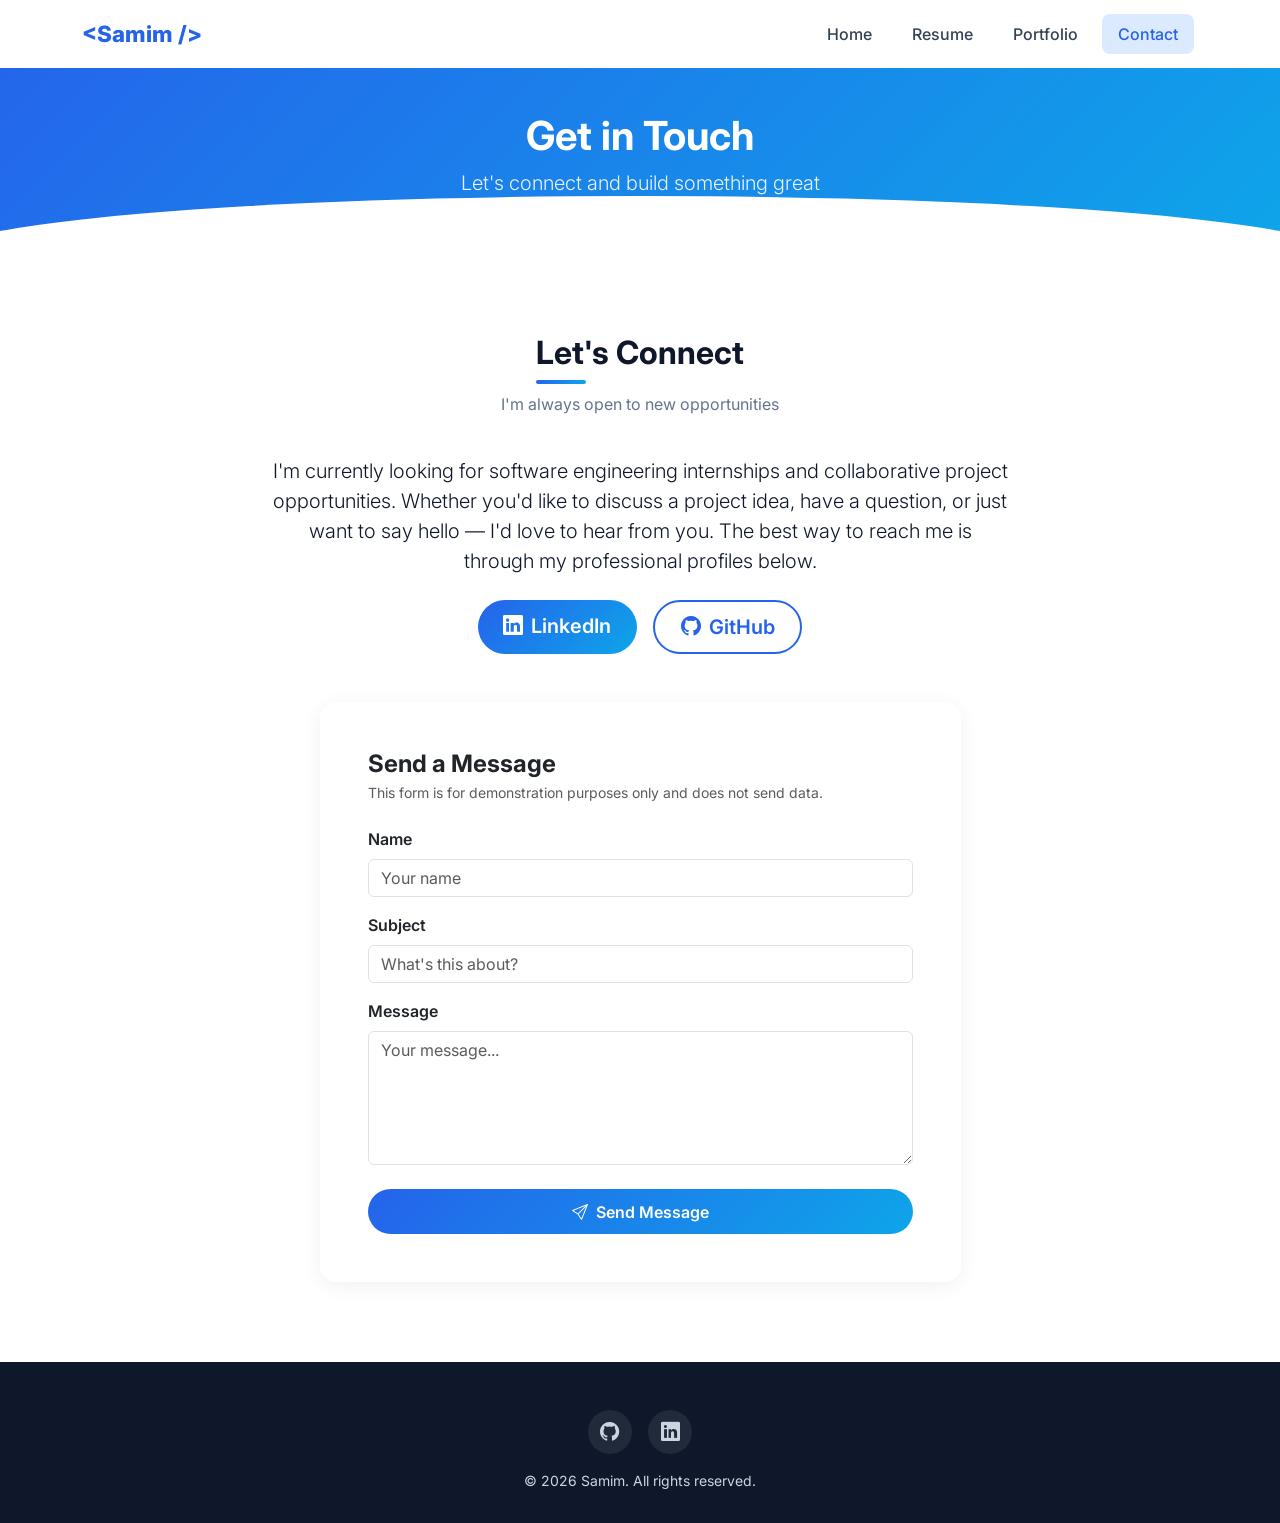
==== contact.html @ 8cf0a40a "Initial portfolio website" ====
<!DOCTYPE html>
<html lang="en">
<head>
  <meta charset="UTF-8" />
  <meta name="viewport" content="width=device-width, initial-scale=1.0" />
  <title>Contact | Samim</title>

  <!-- Bootstrap 5 CSS -->
  <link href="https://cdn.jsdelivr.net/npm/bootstrap@5.3.2/dist/css/bootstrap.min.css" rel="stylesheet" />
  <!-- Bootstrap Icons -->
  <link href="https://cdn.jsdelivr.net/npm/bootstrap-icons@1.11.3/font/bootstrap-icons.min.css" rel="stylesheet" />
  <!-- Google Fonts -->
  <link href="https://fonts.googleapis.com/css2?family=Inter:wght@400;500;600;700;800&display=swap" rel="stylesheet" />
  <!-- Custom CSS -->
  <link rel="stylesheet" href="style.css" />
</head>
<body>

  <!-- ==================== NAVBAR ==================== -->
  <nav class="navbar navbar-expand-lg navbar-light bg-white fixed-top">
    <div class="container">
      <a class="navbar-brand" href="index.html">&lt;Samim /&gt;</a>
      <button class="navbar-toggler" type="button" data-bs-toggle="collapse" data-bs-target="#navMenu">
        <span class="navbar-toggler-icon"></span>
      </button>
      <div class="collapse navbar-collapse" id="navMenu">
        <ul class="navbar-nav ms-auto">
          <li class="nav-item"><a class="nav-link" href="index.html">Home</a></li>
          <li class="nav-item"><a class="nav-link" href="resume.html">Resume</a></li>
          <li class="nav-item"><a class="nav-link" href="portfolio.html">Portfolio</a></li>
          <li class="nav-item"><a class="nav-link" href="contact.html">Contact</a></li>
        </ul>
      </div>
    </div>
  </nav>

  <!-- ==================== PAGE HEADER ==================== -->
  <section class="page-header" style="padding-top: 7rem;">
    <div class="container">
      <h1 class="fw-bold">Get in Touch</h1>
      <p class="lead mb-0" style="opacity:0.9;">Let's connect and build something great</p>
    </div>
  </section>

  <!-- ==================== CONNECT SECTION ==================== -->
  <section class="section">
    <div class="container">
      <div class="row justify-content-center">
        <div class="col-lg-8 text-center fade-in">
          <h2 class="section-title">Let's Connect</h2>
          <p class="section-subtitle">I'm always open to new opportunities</p>
          <p class="lead mb-4">
            I'm currently looking for software engineering internships and collaborative
            project opportunities. Whether you'd like to discuss a project idea, have a
            question, or just want to say hello — I'd love to hear from you. The best way
            to reach me is through my professional profiles below.
          </p>

          <!-- Social buttons -->
          <div class="d-flex justify-content-center gap-3 mb-5">
            <a href="https://linkedin.com/in/samuel-tassew-942529110" target="_blank" class="btn btn-primary btn-lg">
              <i class="bi bi-linkedin me-2"></i>LinkedIn
            </a>
            <a href="https://github.com/Sami-T31" target="_blank" class="btn btn-outline-primary btn-lg">
              <i class="bi bi-github me-2"></i>GitHub
            </a>
          </div>
        </div>
      </div>

      <!-- ==================== CONTACT FORM (UI only) ==================== -->
      <div class="row justify-content-center">
        <div class="col-lg-7 fade-in">
          <div class="card p-4 p-md-5">
            <h4 class="mb-1">Send a Message</h4>
            <p class="text-muted small mb-4">
              This form is for demonstration purposes only and does not send data.
            </p>

            <form id="contactForm">
              <div class="mb-3">
                <label for="nameInput" class="form-label fw-semibold">Name</label>
                <input type="text" class="form-control" id="nameInput" placeholder="Your name" required />
              </div>
              <div class="mb-3">
                <label for="subjectInput" class="form-label fw-semibold">Subject</label>
                <input type="text" class="form-control" id="subjectInput" placeholder="What's this about?" required />
              </div>
              <div class="mb-4">
                <label for="messageInput" class="form-label fw-semibold">Message</label>
                <textarea class="form-control" id="messageInput" rows="5" placeholder="Your message..." required></textarea>
              </div>
              <button type="submit" class="btn btn-primary w-100">
                <i class="bi bi-send me-2"></i>Send Message
              </button>
            </form>
          </div>
        </div>
      </div>

    </div>
  </section>

  <!-- ==================== TOAST NOTIFICATION ==================== -->
  <div class="toast-container position-fixed bottom-0 end-0 p-3">
    <div id="formToast" class="toast align-items-center text-bg-success border-0" role="alert">
      <div class="d-flex">
        <div class="toast-body">
          <i class="bi bi-check-circle me-2"></i>
          Message sent! (This is a demo — no data was actually submitted.)
        </div>
        <button type="button" class="btn-close btn-close-white me-2 m-auto" data-bs-dismiss="toast"></button>
      </div>
    </div>
  </div>

  <!-- ==================== FOOTER ==================== -->
  <footer class="footer">
    <div class="container text-center">
      <div class="mb-3">
        <a href="https://github.com/Sami-T31" target="_blank" class="social-icon" aria-label="GitHub">
          <i class="bi bi-github"></i>
        </a>
        <a href="https://linkedin.com/in/samuel-tassew-942529110" target="_blank" class="social-icon" aria-label="LinkedIn">
          <i class="bi bi-linkedin"></i>
        </a>
      </div>
      <p class="mb-0 small">&copy; 2026 Samim. All rights reserved.</p>
    </div>
  </footer>

  <!-- Bootstrap JS -->
  <script src="https://cdn.jsdelivr.net/npm/bootstrap@5.3.2/dist/js/bootstrap.bundle.min.js"></script>
  <!-- Custom JS -->
  <script src="script.js"></script>
</body>
</html>
---- style.css ----
/* ============================================
   Portfolio Website — Custom Styles
   Built with Bootstrap 5 + custom CSS
   ============================================ */

/* ---------- CSS Variables (Color Palette) ---------- */
:root {
  --primary: #2563eb;       /* Blue */
  --primary-dark: #1d4ed8;
  --primary-light: #dbeafe;
  --accent: #0ea5e9;        /* Sky blue accent */
  --dark: #0f172a;          /* Near-black for text */
  --gray-700: #334155;
  --gray-500: #64748b;
  --gray-300: #cbd5e1;
  --gray-100: #f1f5f9;
  --white: #ffffff;
  --gradient: linear-gradient(135deg, var(--primary) 0%, var(--accent) 100%);
}

/* ---------- Global ---------- */
body {
  font-family: 'Inter', sans-serif;
  color: var(--dark);
  scroll-behavior: smooth;
}

h1, h2, h3, h4, h5, h6 {
  font-weight: 700;
}

a {
  color: var(--primary);
  text-decoration: none;
  transition: color 0.2s ease;
}
a:hover {
  color: var(--primary-dark);
}

/* ---------- Navbar ---------- */
.navbar {
  padding: 0.75rem 0;
  transition: background 0.3s ease, box-shadow 0.3s ease;
}
.navbar.scrolled {
  background: rgba(255, 255, 255, 0.97) !important;
  box-shadow: 0 2px 20px rgba(0, 0, 0, 0.08);
}
.navbar-brand {
  font-weight: 800;
  font-size: 1.4rem;
  color: var(--primary) !important;
}
.nav-link {
  font-weight: 500;
  color: var(--gray-700) !important;
  margin: 0 0.25rem;
  padding: 0.5rem 1rem !important;
  border-radius: 0.5rem;
  transition: background 0.2s ease, color 0.2s ease;
}
.nav-link:hover,
.nav-link.active {
  color: var(--primary) !important;
  background: var(--primary-light);
}

/* ---------- Hero Section ---------- */
.hero-section {
  background: var(--gradient);
  color: var(--white);
  padding: 6rem 0 5rem;
  position: relative;
  overflow: hidden;
}
.hero-section::after {
  content: '';
  position: absolute;
  bottom: -2px;
  left: 0;
  width: 100%;
  height: 80px;
  background: var(--white);
  clip-path: ellipse(55% 100% at 50% 100%);
}
.hero-title {
  font-size: 3rem;
  font-weight: 800;
  line-height: 1.15;
}
.hero-subtitle {
  font-size: 1.25rem;
  opacity: 0.9;
  margin-top: 1rem;
}
.hero-img {
  width: 260px;
  height: 260px;
  object-fit: cover;
  border-radius: 50%;
  border: 5px solid rgba(255, 255, 255, 0.3);
  box-shadow: 0 12px 40px rgba(0, 0, 0, 0.2);
}

/* ---------- Section Styling ---------- */
.section {
  padding: 5rem 0;
}
.section-alt {
  background: var(--gray-100);
}
.section-title {
  font-size: 2rem;
  margin-bottom: 0.5rem;
  position: relative;
  display: inline-block;
}
.section-title::after {
  content: '';
  display: block;
  width: 50px;
  height: 4px;
  background: var(--gradient);
  border-radius: 2px;
  margin-top: 0.5rem;
}
.section-subtitle {
  color: var(--gray-500);
  margin-bottom: 2.5rem;
}

/* ---------- Skill Badges ---------- */
.skill-badge {
  display: inline-block;
  padding: 0.5rem 1.1rem;
  margin: 0.3rem;
  background: var(--primary-light);
  color: var(--primary);
  border-radius: 50px;
  font-weight: 600;
  font-size: 0.9rem;
  transition: transform 0.2s ease, box-shadow 0.2s ease;
}
.skill-badge:hover {
  transform: translateY(-2px);
  box-shadow: 0 4px 12px rgba(37, 99, 235, 0.25);
}

/* ---------- Cards ---------- */
.card {
  border: none;
  border-radius: 1rem;
  overflow: hidden;
  box-shadow: 0 4px 20px rgba(0, 0, 0, 0.06);
  transition: transform 0.3s ease, box-shadow 0.3s ease;
}
.card:hover {
  transform: translateY(-6px);
  box-shadow: 0 12px 36px rgba(0, 0, 0, 0.12);
}
.card-img-top {
  height: 220px;
  object-fit: cover;
}

/* ---------- Icon Box (Skills / Interests) ---------- */
.icon-box {
  text-align: center;
  padding: 2rem 1.5rem;
  border-radius: 1rem;
  background: var(--white);
  box-shadow: 0 4px 20px rgba(0, 0, 0, 0.05);
  transition: transform 0.3s ease, box-shadow 0.3s ease;
}
.icon-box:hover {
  transform: translateY(-6px);
  box-shadow: 0 12px 36px rgba(0, 0, 0, 0.1);
}
.icon-box i {
  font-size: 2.5rem;
  color: var(--primary);
  margin-bottom: 1rem;
}

/* ---------- Buttons ---------- */
.btn-primary {
  background: var(--gradient);
  border: none;
  padding: 0.65rem 1.6rem;
  border-radius: 50px;
  font-weight: 600;
  transition: transform 0.2s ease, box-shadow 0.2s ease;
}
.btn-primary:hover {
  transform: translateY(-2px);
  box-shadow: 0 6px 20px rgba(37, 99, 235, 0.35);
  background: var(--gradient);
}
.btn-outline-primary {
  border: 2px solid var(--primary);
  color: var(--primary);
  padding: 0.6rem 1.6rem;
  border-radius: 50px;
  font-weight: 600;
  transition: all 0.2s ease;
}
.btn-outline-primary:hover {
  background: var(--primary);
  border-color: var(--primary);
  color: var(--white);
  transform: translateY(-2px);
  box-shadow: 0 6px 20px rgba(37, 99, 235, 0.25);
}
.btn-outline-light {
  border: 2px solid rgba(255, 255, 255, 0.6);
  color: var(--white);
  padding: 0.6rem 1.6rem;
  border-radius: 50px;
  font-weight: 600;
  transition: all 0.2s ease;
}
.btn-outline-light:hover {
  background: var(--white);
  color: var(--primary);
  transform: translateY(-2px);
}

/* ---------- Timeline (Resume) ---------- */
.timeline {
  position: relative;
  padding-left: 2rem;
}
.timeline::before {
  content: '';
  position: absolute;
  left: 0;
  top: 0;
  bottom: 0;
  width: 3px;
  background: var(--primary-light);
  border-radius: 2px;
}
.timeline-item {
  position: relative;
  padding-bottom: 2rem;
}
.timeline-item::before {
  content: '';
  position: absolute;
  left: -2rem;
  top: 0.35rem;
  width: 13px;
  height: 13px;
  background: var(--primary);
  border-radius: 50%;
  border: 3px solid var(--primary-light);
  transform: translateX(-5px);
}
.timeline-item h5 {
  margin-bottom: 0.25rem;
}
.timeline-date {
  font-size: 0.875rem;
  color: var(--gray-500);
  font-weight: 600;
}

/* ---------- Tech Tags ---------- */
.tech-tag {
  display: inline-block;
  padding: 0.25rem 0.75rem;
  margin: 0.2rem;
  background: var(--gray-100);
  color: var(--gray-700);
  border-radius: 50px;
  font-size: 0.8rem;
  font-weight: 500;
}

/* ---------- Footer ---------- */
.footer {
  background: var(--dark);
  color: var(--gray-300);
  padding: 3rem 0 2rem;
}
.footer a {
  color: var(--gray-300);
  transition: color 0.2s ease;
}
.footer a:hover {
  color: var(--white);
}
.footer .social-icon {
  display: inline-flex;
  align-items: center;
  justify-content: center;
  width: 44px;
  height: 44px;
  border-radius: 50%;
  background: rgba(255, 255, 255, 0.08);
  margin: 0 0.4rem;
  font-size: 1.2rem;
  transition: background 0.2s ease, transform 0.2s ease;
}
.footer .social-icon:hover {
  background: var(--primary);
  color: var(--white);
  transform: translateY(-3px);
}

/* ---------- Page Header ---------- */
.page-header {
  background: var(--gradient);
  color: var(--white);
  padding: 5rem 0 3.5rem;
  text-align: center;
  position: relative;
}
.page-header::after {
  content: '';
  position: absolute;
  bottom: -2px;
  left: 0;
  width: 100%;
  height: 60px;
  background: var(--white);
  clip-path: ellipse(55% 100% at 50% 100%);
}

/* ---------- Contact Form ---------- */
.form-control:focus {
  border-color: var(--primary);
  box-shadow: 0 0 0 0.2rem rgba(37, 99, 235, 0.15);
}

/* ---------- Fade-in Animation ---------- */
.fade-in {
  opacity: 0;
  transform: translateY(25px);
  transition: opacity 0.6s ease, transform 0.6s ease;
}
.fade-in.visible {
  opacity: 1;
  transform: translateY(0);
}

/* ---------- Responsive ---------- */
@media (max-width: 768px) {
  .hero-title {
    font-size: 2.2rem;
  }
  .hero-img {
    width: 180px;
    height: 180px;
    margin-top: 2rem;
  }
  .section {
    padding: 3.5rem 0;
  }
}
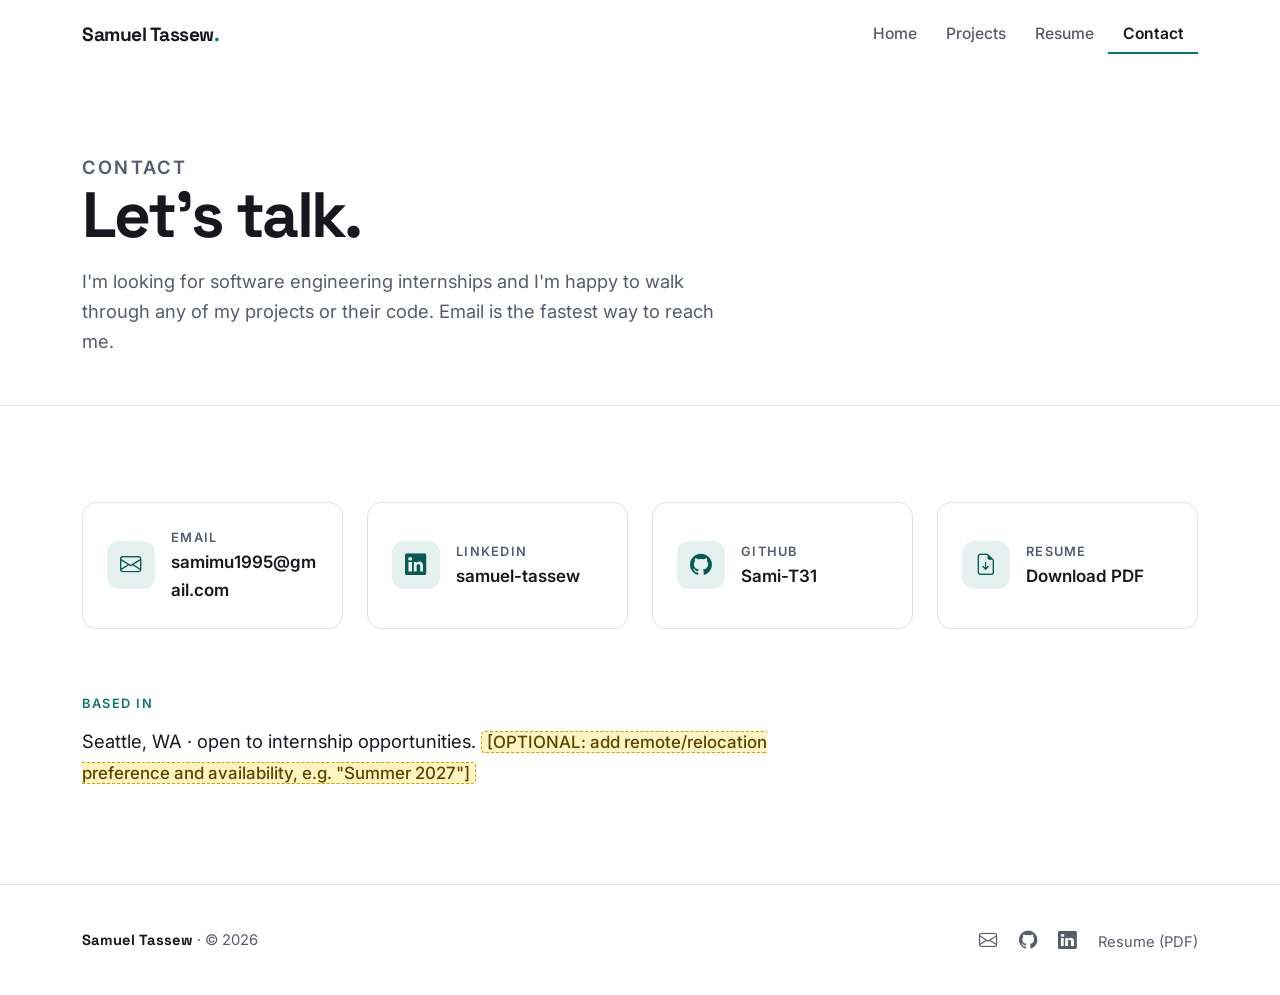
==== commit 0c9fcf7d: "Redesign portfolio: full name, OCI certification, 5 project case studies, fixed links, contact, mobi" ====
--- a/contact.html
+++ b/contact.html
@@ -3,135 +3,103 @@
 <head>
   <meta charset="UTF-8" />
   <meta name="viewport" content="width=device-width, initial-scale=1.0" />
-  <title>Contact | Samim</title>
+  <title>Contact | Samuel Tassew</title>
+  <meta name="description" content="Contact Samuel Tassew by email, LinkedIn or GitHub." />
+  <script>document.documentElement.classList.add('js');</script>
 
-  <!-- Bootstrap 5 CSS -->
   <link href="https://cdn.jsdelivr.net/npm/bootstrap@5.3.2/dist/css/bootstrap.min.css" rel="stylesheet" />
-  <!-- Bootstrap Icons -->
   <link href="https://cdn.jsdelivr.net/npm/bootstrap-icons@1.11.3/font/bootstrap-icons.min.css" rel="stylesheet" />
-  <!-- Google Fonts -->
-  <link href="https://fonts.googleapis.com/css2?family=Inter:wght@400;500;600;700;800&display=swap" rel="stylesheet" />
-  <!-- Custom CSS -->
+  <link rel="preconnect" href="https://fonts.googleapis.com" />
+  <link rel="preconnect" href="https://fonts.gstatic.com" crossorigin />
+  <link href="https://fonts.googleapis.com/css2?family=Inter:wght@400;500;600;700&family=Space+Grotesk:wght@600;700&display=swap" rel="stylesheet" />
   <link rel="stylesheet" href="style.css" />
 </head>
 <body>
+  <a class="skip-link" href="#main">Skip to content</a>
 
   <!-- ==================== NAVBAR ==================== -->
-  <nav class="navbar navbar-expand-lg navbar-light bg-white fixed-top">
+  <nav class="navbar navbar-expand-lg fixed-top site-nav" aria-label="Main">
     <div class="container">
-      <a class="navbar-brand" href="index.html">&lt;Samim /&gt;</a>
-      <button class="navbar-toggler" type="button" data-bs-toggle="collapse" data-bs-target="#navMenu">
+      <a class="navbar-brand brand" href="index.html">Samuel Tassew<span class="dot">.</span></a>
+      <button class="navbar-toggler" type="button" data-bs-toggle="collapse" data-bs-target="#navMenu" aria-controls="navMenu" aria-expanded="false" aria-label="Toggle navigation">
         <span class="navbar-toggler-icon"></span>
       </button>
       <div class="collapse navbar-collapse" id="navMenu">
         <ul class="navbar-nav ms-auto">
           <li class="nav-item"><a class="nav-link" href="index.html">Home</a></li>
+          <li class="nav-item"><a class="nav-link" href="portfolio.html">Projects</a></li>
           <li class="nav-item"><a class="nav-link" href="resume.html">Resume</a></li>
-          <li class="nav-item"><a class="nav-link" href="portfolio.html">Portfolio</a></li>
           <li class="nav-item"><a class="nav-link" href="contact.html">Contact</a></li>
         </ul>
       </div>
     </div>
   </nav>
 
-  <!-- ==================== PAGE HEADER ==================== -->
-  <section class="page-header" style="padding-top: 7rem;">
-    <div class="container">
-      <h1 class="fw-bold">Get in Touch</h1>
-      <p class="lead mb-0" style="opacity:0.9;">Let's connect and build something great</p>
-    </div>
-  </section>
+  <main id="main">
 
-  <!-- ==================== CONNECT SECTION ==================== -->
-  <section class="section">
-    <div class="container">
-      <div class="row justify-content-center">
-        <div class="col-lg-8 text-center fade-in">
-          <h2 class="section-title">Let's Connect</h2>
-          <p class="section-subtitle">I'm always open to new opportunities</p>
-          <p class="lead mb-4">
-            I'm currently looking for software engineering internships and collaborative
-            project opportunities. Whether you'd like to discuss a project idea, have a
-            question, or just want to say hello — I'd love to hear from you. The best way
-            to reach me is through my professional profiles below.
-          </p>
+    <!-- ==================== PAGE HEADER ==================== -->
+    <header class="page-head">
+      <div class="container">
+        <p class="eyebrow">Contact</p>
+        <h1>Let's talk.</h1>
+        <p>I'm looking for software engineering internships and I'm happy to walk through any of my projects or their code. Email is the fastest way to reach me.</p>
+      </div>
+    </header>
 
-          <!-- Social buttons -->
-          <div class="d-flex justify-content-center gap-3 mb-5">
-            <a href="https://linkedin.com/in/samuel-tassew-942529110" target="_blank" class="btn btn-primary btn-lg">
-              <i class="bi bi-linkedin me-2"></i>LinkedIn
+    <section class="section">
+      <div class="container">
+        <div class="row g-4">
+          <div class="col-md-6 col-lg-3 reveal">
+            <a class="contact-card" href="mailto:samimu1995@gmail.com">
+              <i class="bi bi-envelope" aria-hidden="true"></i>
+              <div><div class="label">Email</div><div class="value">samimu1995@gmail.com</div></div>
             </a>
-            <a href="https://github.com/Sami-T31" target="_blank" class="btn btn-outline-primary btn-lg">
-              <i class="bi bi-github me-2"></i>GitHub
+          </div>
+          <div class="col-md-6 col-lg-3 reveal">
+            <a class="contact-card" href="https://www.linkedin.com/in/samuel-tassew-942529110" target="_blank" rel="noopener noreferrer">
+              <i class="bi bi-linkedin" aria-hidden="true"></i>
+              <div><div class="label">LinkedIn</div><div class="value">samuel-tassew</div></div>
+            </a>
+          </div>
+          <div class="col-md-6 col-lg-3 reveal">
+            <a class="contact-card" href="https://github.com/Sami-T31" target="_blank" rel="noopener noreferrer">
+              <i class="bi bi-github" aria-hidden="true"></i>
+              <div><div class="label">GitHub</div><div class="value">Sami-T31</div></div>
+            </a>
+          </div>
+          <div class="col-md-6 col-lg-3 reveal">
+            <a class="contact-card" href="Resume.pdf" download>
+              <i class="bi bi-file-earmark-arrow-down" aria-hidden="true"></i>
+              <div><div class="label">Resume</div><div class="value">Download PDF</div></div>
             </a>
           </div>
         </div>
-      </div>
 
-      <!-- ==================== CONTACT FORM (UI only) ==================== -->
-      <div class="row justify-content-center">
-        <div class="col-lg-7 fade-in">
-          <div class="card p-4 p-md-5">
-            <h4 class="mb-1">Send a Message</h4>
-            <p class="text-muted small mb-4">
-              This form is for demonstration purposes only and does not send data.
-            </p>
-
-            <form id="contactForm">
-              <div class="mb-3">
-                <label for="nameInput" class="form-label fw-semibold">Name</label>
-                <input type="text" class="form-control" id="nameInput" placeholder="Your name" required />
-              </div>
-              <div class="mb-3">
-                <label for="subjectInput" class="form-label fw-semibold">Subject</label>
-                <input type="text" class="form-control" id="subjectInput" placeholder="What's this about?" required />
-              </div>
-              <div class="mb-4">
-                <label for="messageInput" class="form-label fw-semibold">Message</label>
-                <textarea class="form-control" id="messageInput" rows="5" placeholder="Your message..." required></textarea>
-              </div>
-              <button type="submit" class="btn btn-primary w-100">
-                <i class="bi bi-send me-2"></i>Send Message
-              </button>
-            </form>
+        <div class="row mt-5 pt-3">
+          <div class="col-lg-8 reveal">
+            <p class="eyebrow">Based in</p>
+            <p class="mb-0" style="font-size:1.15rem;">Seattle, WA · open to internship opportunities. <span class="ph">[OPTIONAL: add remote/relocation preference and availability, e.g. "Summer 2027"]</span></p>
           </div>
         </div>
       </div>
+    </section>
 
-    </div>
-  </section>
-
-  <!-- ==================== TOAST NOTIFICATION ==================== -->
-  <div class="toast-container position-fixed bottom-0 end-0 p-3">
-    <div id="formToast" class="toast align-items-center text-bg-success border-0" role="alert">
-      <div class="d-flex">
-        <div class="toast-body">
-          <i class="bi bi-check-circle me-2"></i>
-          Message sent! (This is a demo — no data was actually submitted.)
-        </div>
-        <button type="button" class="btn-close btn-close-white me-2 m-auto" data-bs-dismiss="toast"></button>
-      </div>
-    </div>
-  </div>
+  </main>
 
   <!-- ==================== FOOTER ==================== -->
-  <footer class="footer">
-    <div class="container text-center">
-      <div class="mb-3">
-        <a href="https://github.com/Sami-T31" target="_blank" class="social-icon" aria-label="GitHub">
-          <i class="bi bi-github"></i>
-        </a>
-        <a href="https://linkedin.com/in/samuel-tassew-942529110" target="_blank" class="social-icon" aria-label="LinkedIn">
-          <i class="bi bi-linkedin"></i>
-        </a>
+  <footer class="site-footer">
+    <div class="container d-md-flex justify-content-between align-items-center">
+      <div><span class="f-name">Samuel Tassew</span> · &copy; <span data-year>2026</span></div>
+      <div class="f-links">
+        <a href="mailto:samimu1995@gmail.com" aria-label="Email Samuel Tassew"><i class="bi bi-envelope" aria-hidden="true"></i></a>
+        <a href="https://github.com/Sami-T31" target="_blank" rel="noopener noreferrer" aria-label="Samuel Tassew on GitHub"><i class="bi bi-github" aria-hidden="true"></i></a>
+        <a href="https://www.linkedin.com/in/samuel-tassew-942529110" target="_blank" rel="noopener noreferrer" aria-label="Samuel Tassew on LinkedIn"><i class="bi bi-linkedin" aria-hidden="true"></i></a>
+        <a href="Resume.pdf" download>Resume (PDF)</a>
       </div>
-      <p class="mb-0 small">&copy; 2026 Samim. All rights reserved.</p>
     </div>
   </footer>
 
-  <!-- Bootstrap JS -->
   <script src="https://cdn.jsdelivr.net/npm/bootstrap@5.3.2/dist/js/bootstrap.bundle.min.js"></script>
-  <!-- Custom JS -->
   <script src="script.js"></script>
 </body>
 </html>
--- a/style.css
+++ b/style.css
@@ -1,361 +1,581 @@
-/* ============================================
-   Portfolio Website — Custom Styles
-   Built with Bootstrap 5 + custom CSS
-   ============================================ */
-
-/* ---------- CSS Variables (Color Palette) ---------- */
+/* ============================================================
+   Samuel Tassew — Portfolio styles
+   Plain CSS on top of Bootstrap 5 (grid + navbar collapse only).
+   Palette: warm white, ink, deep teal accent, amber for status.
+   ============================================================ */
+
 :root {
-  --primary: #2563eb;       /* Blue */
-  --primary-dark: #1d4ed8;
-  --primary-light: #dbeafe;
-  --accent: #0ea5e9;        /* Sky blue accent */
-  --dark: #0f172a;          /* Near-black for text */
-  --gray-700: #334155;
-  --gray-500: #64748b;
-  --gray-300: #cbd5e1;
-  --gray-100: #f1f5f9;
-  --white: #ffffff;
-  --gradient: linear-gradient(135deg, var(--primary) 0%, var(--accent) 100%);
-}
-
-/* ---------- Global ---------- */
+  --bg: #ffffff;
+  --surface: #f7f6f2;      /* warm off-white for alternating sections */
+  --ink: #16181d;          /* primary text */
+  --muted: #565c68;        /* secondary text (≈6.5:1 on white) */
+  --line: #e4e1da;         /* hairlines */
+  --accent: #0f766e;       /* deep teal (≈5.4:1 on white) */
+  --accent-ink: #0b5952;
+  --accent-soft: #e5f1ef;
+  --warm: #9a4a07;         /* amber for status (≈6.6:1 on white) */
+  --warm-soft: #fbf0e2;
+  --radius: 14px;
+  --font-display: 'Space Grotesk', 'Inter', system-ui, sans-serif;
+  --font-body: 'Inter', system-ui, -apple-system, 'Segoe UI', sans-serif;
+}
+
+/* ---------- Base ---------- */
+html { scroll-behavior: smooth; scroll-padding-top: 84px; }
 body {
-  font-family: 'Inter', sans-serif;
-  color: var(--dark);
-  scroll-behavior: smooth;
-}
-
-h1, h2, h3, h4, h5, h6 {
+  font-family: var(--font-body);
+  color: var(--ink);
+  background: var(--bg);
+  font-size: 1.0625rem;
+  line-height: 1.65;
+  -webkit-font-smoothing: antialiased;
+}
+h1, h2, h3, h4, h5 {
+  font-family: var(--font-display);
   font-weight: 700;
-}
-
-a {
-  color: var(--primary);
+  letter-spacing: -0.02em;
+  color: var(--ink);
+}
+a { color: var(--accent); text-underline-offset: 3px; }
+a:hover { color: var(--accent-ink); }
+img { max-width: 100%; height: auto; }
+
+/* Visible keyboard focus everywhere */
+:focus-visible {
+  outline: 3px solid var(--accent);
+  outline-offset: 3px;
+  border-radius: 6px;
+}
+
+.skip-link {
+  position: absolute;
+  left: 1rem;
+  top: -100px;
+  z-index: 2000;
+  background: var(--ink);
+  color: #fff;
+  padding: 0.6rem 1rem;
+  border-radius: 8px;
+}
+.skip-link:focus { top: 1rem; color: #fff; }
+
+/* ---------- Navbar ---------- */
+.site-nav {
+  background: rgba(255, 255, 255, 0.92);
+  backdrop-filter: saturate(160%) blur(10px);
+  border-bottom: 1px solid transparent;
+  padding: 0.85rem 0;
+  transition: border-color 0.2s ease;
+}
+.site-nav.scrolled { border-bottom-color: var(--line); }
+.brand {
+  font-family: var(--font-display);
+  font-weight: 700;
+  font-size: 1.2rem;
+  color: var(--ink) !important;
+  letter-spacing: -0.02em;
+}
+.brand .dot { color: var(--accent); }
+.site-nav .nav-link {
+  color: var(--muted) !important;
+  font-weight: 500;
+  font-size: 0.98rem;
+  padding: 0.4rem 0.9rem !important;
+  border-radius: 8px;
+}
+.site-nav .nav-link:hover { color: var(--ink) !important; }
+.site-nav .nav-link.active {
+  color: var(--ink) !important;
+  font-weight: 600;
+  box-shadow: inset 0 -2px 0 var(--accent);
+  border-radius: 0;
+}
+.navbar-toggler { border: 1px solid var(--line); }
+.navbar-toggler:focus { box-shadow: none; }
+
+/* ---------- Layout helpers ---------- */
+main { padding-top: 72px; }
+.section { padding: 6rem 0; }
+.section-alt { background: var(--surface); }
+.eyebrow {
+  font-family: var(--font-body);
+  font-size: 0.8rem;
+  font-weight: 600;
+  letter-spacing: 0.12em;
+  text-transform: uppercase;
+  color: var(--accent);
+  margin-bottom: 0.75rem;
+}
+.section-title {
+  font-size: clamp(1.9rem, 3.5vw, 2.6rem);
+  margin-bottom: 0.75rem;
+}
+.section-lead {
+  color: var(--muted);
+  max-width: 40rem;
+  margin-bottom: 3rem;
+}
+.muted { color: var(--muted); }
+
+/* ---------- Placeholders (to be filled in by Samuel) ---------- */
+.ph {
+  background: #fff4c2;
+  color: #5c4500;
+  border: 1px dashed #c9a400;
+  border-radius: 4px;
+  padding: 0 0.3em;
+  font-size: 0.92em;
+  font-weight: 500;
+}
+
+/* ---------- Buttons ---------- */
+.btn-main, .btn-line, .btn-quiet {
+  display: inline-flex;
+  align-items: center;
+  gap: 0.5rem;
+  font-weight: 600;
+  font-size: 0.98rem;
+  padding: 0.75rem 1.35rem;
+  border-radius: 10px;
   text-decoration: none;
-  transition: color 0.2s ease;
-}
-a:hover {
-  color: var(--primary-dark);
-}
-
-/* ---------- Navbar ---------- */
-.navbar {
-  padding: 0.75rem 0;
-  transition: background 0.3s ease, box-shadow 0.3s ease;
-}
-.navbar.scrolled {
-  background: rgba(255, 255, 255, 0.97) !important;
-  box-shadow: 0 2px 20px rgba(0, 0, 0, 0.08);
-}
-.navbar-brand {
-  font-weight: 800;
-  font-size: 1.4rem;
-  color: var(--primary) !important;
-}
-.nav-link {
-  font-weight: 500;
-  color: var(--gray-700) !important;
-  margin: 0 0.25rem;
-  padding: 0.5rem 1rem !important;
-  border-radius: 0.5rem;
-  transition: background 0.2s ease, color 0.2s ease;
-}
-.nav-link:hover,
-.nav-link.active {
-  color: var(--primary) !important;
-  background: var(--primary-light);
-}
-
-/* ---------- Hero Section ---------- */
-.hero-section {
-  background: var(--gradient);
-  color: var(--white);
-  padding: 6rem 0 5rem;
+  line-height: 1.2;
+  transition: transform 0.15s ease, background 0.15s ease, color 0.15s ease, border-color 0.15s ease;
+}
+.btn-main { background: var(--ink); color: #fff; border: 1px solid var(--ink); }
+.btn-main:hover { background: var(--accent); border-color: var(--accent); color: #fff; transform: translateY(-1px); }
+.btn-line { background: transparent; color: var(--ink); border: 1px solid var(--ink); }
+.btn-line:hover { background: var(--ink); color: #fff; transform: translateY(-1px); }
+.btn-sm-x { padding: 0.5rem 0.95rem; font-size: 0.9rem; }
+.btn-quiet {
+  background: var(--surface);
+  color: var(--muted);
+  border: 1px solid var(--line);
+  cursor: default;
+}
+.text-link {
+  font-weight: 600;
+  color: var(--ink);
+  text-decoration: none;
+  border-bottom: 2px solid var(--accent);
+  padding-bottom: 2px;
+}
+.text-link:hover { color: var(--accent); }
+.text-link i { transition: transform 0.15s ease; display: inline-block; }
+.text-link:hover i { transform: translateX(3px); }
+
+/* ---------- Hero ---------- */
+.hero { padding: 5.5rem 0 6rem; }
+.hero-kicker {
+  font-weight: 600;
+  color: var(--muted);
+  margin-bottom: 1rem;
+  font-size: 1rem;
+}
+.hero-kicker .pulse {
+  display: inline-block;
+  width: 9px; height: 9px;
+  border-radius: 50%;
+  background: var(--accent);
+  margin-right: 0.5rem;
+  box-shadow: 0 0 0 4px var(--accent-soft);
+  vertical-align: middle;
+}
+.hero-name {
+  font-size: clamp(3rem, 9vw, 6.25rem);
+  line-height: 0.98;
+  letter-spacing: -0.045em;
+  margin-bottom: 1.5rem;
+}
+.hero-name .last { color: var(--accent); }
+.hero-tagline {
+  font-size: clamp(1.1rem, 2vw, 1.3rem);
+  color: var(--muted);
+  max-width: 34rem;
+  margin-bottom: 2.25rem;
+}
+.hero-tagline strong { color: var(--ink); font-weight: 600; }
+.hero-actions { display: flex; flex-wrap: wrap; gap: 0.75rem; }
+.hero-photo {
   position: relative;
-  overflow: hidden;
-}
-.hero-section::after {
+  max-width: 340px;
+  margin: 0 auto;
+}
+.hero-photo::before {
   content: '';
   position: absolute;
-  bottom: -2px;
-  left: 0;
+  inset: 18px -18px -18px 18px;
+  border-radius: 24px;
+  background: var(--accent-soft);
+  border: 1px solid #cfe5e1;
+  z-index: 0;
+}
+.hero-photo img {
+  position: relative;
+  z-index: 1;
   width: 100%;
-  height: 80px;
-  background: var(--white);
-  clip-path: ellipse(55% 100% at 50% 100%);
-}
-.hero-title {
-  font-size: 3rem;
-  font-weight: 800;
-  line-height: 1.15;
-}
-.hero-subtitle {
-  font-size: 1.25rem;
-  opacity: 0.9;
-  margin-top: 1rem;
-}
-.hero-img {
-  width: 260px;
-  height: 260px;
+  aspect-ratio: 4 / 5;
   object-fit: cover;
-  border-radius: 50%;
-  border: 5px solid rgba(255, 255, 255, 0.3);
-  box-shadow: 0 12px 40px rgba(0, 0, 0, 0.2);
-}
-
-/* ---------- Section Styling ---------- */
-.section {
-  padding: 5rem 0;
-}
-.section-alt {
-  background: var(--gray-100);
-}
-.section-title {
-  font-size: 2rem;
-  margin-bottom: 0.5rem;
+  object-position: center 35%;
+  border-radius: 24px;
+  box-shadow: 0 20px 50px rgba(22, 24, 29, 0.15);
+  background: var(--surface);
+}
+
+/* ---------- Page header (inner pages) ---------- */
+.page-head { padding: 5rem 0 3rem; border-bottom: 1px solid var(--line); }
+.page-head h1 {
+  font-size: clamp(2.4rem, 6vw, 4rem);
+  letter-spacing: -0.04em;
+  line-height: 1.05;
+  margin-bottom: 1rem;
+}
+.page-head p { color: var(--muted); max-width: 40rem; font-size: 1.15rem; margin: 0; }
+
+/* ---------- About ---------- */
+.about-text { font-size: 1.2rem; line-height: 1.75; max-width: 44rem; }
+.about-text p { margin-bottom: 1.1rem; }
+
+/* ---------- Badges / tags ---------- */
+.tag {
+  display: inline-block;
+  font-size: 0.8rem;
+  font-weight: 500;
+  color: var(--ink);
+  background: var(--bg);
+  border: 1px solid var(--line);
+  border-radius: 6px;
+  padding: 0.2rem 0.55rem;
+  margin: 0 0.3rem 0.4rem 0;
+}
+.section-alt .tag { background: #fff; }
+.chip {
+  display: inline-flex;
+  align-items: center;
+  gap: 0.35rem;
+  font-size: 0.82rem;
+  font-weight: 600;
+  border-radius: 999px;
+  padding: 0.28rem 0.7rem;
+  margin: 0 0.35rem 0.45rem 0;
+}
+.chip-team { background: var(--accent-soft); color: var(--accent-ink); }
+.chip-solo { background: #ece9fb; color: #43349a; }
+.chip-status { background: var(--warm-soft); color: var(--warm); }
+
+/* ---------- Featured project cards (home) ---------- */
+.p-card {
+  height: 100%;
+  display: flex;
+  flex-direction: column;
+  background: #fff;
+  border: 1px solid var(--line);
+  border-radius: var(--radius);
+  overflow: hidden;
+  transition: transform 0.2s ease, box-shadow 0.2s ease, border-color 0.2s ease;
+}
+.p-card:hover {
+  transform: translateY(-4px);
+  box-shadow: 0 18px 40px rgba(22, 24, 29, 0.08);
+  border-color: #d4d0c6;
+}
+.p-card .thumb {
+  aspect-ratio: 16 / 10;
+  overflow: hidden;
+  background: var(--surface);
+  border-bottom: 1px solid var(--line);
+}
+.p-card .thumb img { width: 100%; height: 100%; object-fit: cover; object-position: top left; }
+.p-card .body { padding: 1.5rem; display: flex; flex-direction: column; flex: 1; }
+.p-card h3 { font-size: 1.3rem; margin-bottom: 0.5rem; }
+.p-card .pitch { color: var(--muted); font-size: 0.98rem; margin-bottom: 1rem; }
+.p-card .foot { margin-top: auto; padding-top: 0.75rem; }
+
+/* ---------- Project case studies (portfolio page) ---------- */
+.project-index { display: flex; flex-wrap: wrap; gap: 0.5rem; margin-top: 2rem; }
+.project-index a {
+  font-size: 0.9rem;
+  font-weight: 500;
+  color: var(--ink);
+  text-decoration: none;
+  border: 1px solid var(--line);
+  border-radius: 999px;
+  padding: 0.4rem 0.9rem;
+  background: #fff;
+}
+.project-index a:hover { border-color: var(--accent); color: var(--accent); }
+
+.project { padding: 5rem 0; border-bottom: 1px solid var(--line); }
+.project:last-of-type { border-bottom: 0; }
+.project-num {
+  font-family: var(--font-display);
+  font-weight: 700;
+  color: var(--accent);
+  font-size: 0.95rem;
+  letter-spacing: 0.04em;
+}
+.project h2 { font-size: clamp(1.7rem, 3vw, 2.2rem); margin: 0.35rem 0 0.6rem; }
+.project .pitch { font-size: 1.15rem; color: var(--muted); margin-bottom: 1.1rem; }
+.project .role { font-size: 0.95rem; margin-bottom: 1.25rem; }
+.project .role strong { font-weight: 600; }
+
+.story { margin: 1.5rem 0; border-left: 2px solid var(--line); padding-left: 1.25rem; }
+.story-step { margin-bottom: 1rem; }
+.story-step:last-child { margin-bottom: 0; }
+.story-step h3 {
+  font-family: var(--font-body);
+  font-size: 0.78rem;
+  font-weight: 700;
+  letter-spacing: 0.1em;
+  text-transform: uppercase;
+  color: var(--accent);
+  margin-bottom: 0.2rem;
   position: relative;
-  display: inline-block;
-}
-.section-title::after {
-  content: '';
-  display: block;
-  width: 50px;
-  height: 4px;
-  background: var(--gradient);
-  border-radius: 2px;
-  margin-top: 0.5rem;
-}
-.section-subtitle {
-  color: var(--gray-500);
-  margin-bottom: 2.5rem;
-}
-
-/* ---------- Skill Badges ---------- */
-.skill-badge {
-  display: inline-block;
-  padding: 0.5rem 1.1rem;
-  margin: 0.3rem;
-  background: var(--primary-light);
-  color: var(--primary);
-  border-radius: 50px;
-  font-weight: 600;
-  font-size: 0.9rem;
-  transition: transform 0.2s ease, box-shadow 0.2s ease;
-}
-.skill-badge:hover {
-  transform: translateY(-2px);
-  box-shadow: 0 4px 12px rgba(37, 99, 235, 0.25);
-}
-
-/* ---------- Cards ---------- */
-.card {
-  border: none;
-  border-radius: 1rem;
-  overflow: hidden;
-  box-shadow: 0 4px 20px rgba(0, 0, 0, 0.06);
-  transition: transform 0.3s ease, box-shadow 0.3s ease;
-}
-.card:hover {
-  transform: translateY(-6px);
-  box-shadow: 0 12px 36px rgba(0, 0, 0, 0.12);
-}
-.card-img-top {
-  height: 220px;
-  object-fit: cover;
-}
-
-/* ---------- Icon Box (Skills / Interests) ---------- */
-.icon-box {
-  text-align: center;
-  padding: 2rem 1.5rem;
-  border-radius: 1rem;
-  background: var(--white);
-  box-shadow: 0 4px 20px rgba(0, 0, 0, 0.05);
-  transition: transform 0.3s ease, box-shadow 0.3s ease;
-}
-.icon-box:hover {
-  transform: translateY(-6px);
-  box-shadow: 0 12px 36px rgba(0, 0, 0, 0.1);
-}
-.icon-box i {
-  font-size: 2.5rem;
-  color: var(--primary);
-  margin-bottom: 1rem;
-}
-
-/* ---------- Buttons ---------- */
-.btn-primary {
-  background: var(--gradient);
-  border: none;
-  padding: 0.65rem 1.6rem;
-  border-radius: 50px;
-  font-weight: 600;
-  transition: transform 0.2s ease, box-shadow 0.2s ease;
-}
-.btn-primary:hover {
-  transform: translateY(-2px);
-  box-shadow: 0 6px 20px rgba(37, 99, 235, 0.35);
-  background: var(--gradient);
-}
-.btn-outline-primary {
-  border: 2px solid var(--primary);
-  color: var(--primary);
-  padding: 0.6rem 1.6rem;
-  border-radius: 50px;
-  font-weight: 600;
-  transition: all 0.2s ease;
-}
-.btn-outline-primary:hover {
-  background: var(--primary);
-  border-color: var(--primary);
-  color: var(--white);
-  transform: translateY(-2px);
-  box-shadow: 0 6px 20px rgba(37, 99, 235, 0.25);
-}
-.btn-outline-light {
-  border: 2px solid rgba(255, 255, 255, 0.6);
-  color: var(--white);
-  padding: 0.6rem 1.6rem;
-  border-radius: 50px;
-  font-weight: 600;
-  transition: all 0.2s ease;
-}
-.btn-outline-light:hover {
-  background: var(--white);
-  color: var(--primary);
-  transform: translateY(-2px);
-}
-
-/* ---------- Timeline (Resume) ---------- */
-.timeline {
-  position: relative;
-  padding-left: 2rem;
-}
-.timeline::before {
+}
+.story-step h3::before {
   content: '';
   position: absolute;
-  left: 0;
-  top: 0;
-  bottom: 0;
-  width: 3px;
-  background: var(--primary-light);
-  border-radius: 2px;
-}
-.timeline-item {
+  left: calc(-1.25rem - 6px);
+  top: 0.3em;
+  width: 10px; height: 10px;
+  border-radius: 50%;
+  background: #fff;
+  border: 2px solid var(--accent);
+}
+.story-step p { margin: 0; font-size: 0.98rem; }
+.project-actions { display: flex; flex-wrap: wrap; gap: 0.6rem; margin-top: 1.5rem; }
+
+/* Screenshot frame + lightbox trigger */
+.shot {
+  display: block;
+  width: 100%;
+  padding: 0;
+  border: 1px solid var(--line);
+  border-radius: var(--radius);
+  overflow: hidden;
+  background: var(--surface);
+  box-shadow: 0 18px 45px rgba(22, 24, 29, 0.08);
   position: relative;
-  padding-bottom: 2rem;
-}
-.timeline-item::before {
-  content: '';
+}
+button.shot { cursor: zoom-in; }
+.shot img { display: block; width: 100%; aspect-ratio: 16 / 10.5; object-fit: cover; object-position: top left; }
+.shot .zoom-hint {
   position: absolute;
-  left: -2rem;
-  top: 0.35rem;
-  width: 13px;
-  height: 13px;
-  background: var(--primary);
-  border-radius: 50%;
-  border: 3px solid var(--primary-light);
-  transform: translateX(-5px);
-}
-.timeline-item h5 {
-  margin-bottom: 0.25rem;
-}
-.timeline-date {
-  font-size: 0.875rem;
-  color: var(--gray-500);
-  font-weight: 600;
-}
-
-/* ---------- Tech Tags ---------- */
-.tech-tag {
-  display: inline-block;
-  padding: 0.25rem 0.75rem;
-  margin: 0.2rem;
-  background: var(--gray-100);
-  color: var(--gray-700);
-  border-radius: 50px;
+  right: 12px; bottom: 12px;
+  background: rgba(22, 24, 29, 0.78);
+  color: #fff;
   font-size: 0.8rem;
   font-weight: 500;
-}
-
-/* ---------- Footer ---------- */
-.footer {
-  background: var(--dark);
-  color: var(--gray-300);
-  padding: 3rem 0 2rem;
-}
-.footer a {
-  color: var(--gray-300);
-  transition: color 0.2s ease;
-}
-.footer a:hover {
-  color: var(--white);
-}
-.footer .social-icon {
-  display: inline-flex;
+  padding: 0.3rem 0.65rem;
+  border-radius: 6px;
+  opacity: 0;
+  transition: opacity 0.15s ease;
+}
+button.shot:hover .zoom-hint, button.shot:focus-visible .zoom-hint { opacity: 1; }
+.shot-caption { font-size: 0.85rem; color: var(--muted); margin-top: 0.75rem; }
+
+/* Simple architecture diagram */
+.arch { margin-top: 1.5rem; border: 1px solid var(--line); border-radius: var(--radius); padding: 1.25rem; background: #fff; }
+.arch-title { font-size: 0.78rem; font-weight: 700; letter-spacing: 0.1em; text-transform: uppercase; color: var(--muted); margin-bottom: 0.9rem; }
+.arch-row { display: grid; grid-template-columns: repeat(3, 1fr); gap: 0.6rem; }
+.arch-box {
+  border: 1px solid var(--line);
+  border-radius: 10px;
+  padding: 0.6rem;
+  text-align: center;
+  font-size: 0.85rem;
+  font-weight: 600;
+  background: var(--surface);
+}
+.arch-box small { display: block; font-weight: 400; color: var(--muted); font-size: 0.75rem; }
+.arch-box.core { background: var(--accent-soft); border-color: #bcdcd7; }
+.arch-arrow { text-align: center; color: var(--muted); font-size: 1.1rem; line-height: 1; margin: 0.4rem 0; }
+
+/* Lightbox */
+.lightbox {
+  position: fixed;
+  inset: 0;
+  z-index: 3000;
+  background: rgba(15, 17, 21, 0.9);
+  display: none;
   align-items: center;
   justify-content: center;
-  width: 44px;
-  height: 44px;
-  border-radius: 50%;
-  background: rgba(255, 255, 255, 0.08);
-  margin: 0 0.4rem;
-  font-size: 1.2rem;
-  transition: background 0.2s ease, transform 0.2s ease;
-}
-.footer .social-icon:hover {
-  background: var(--primary);
-  color: var(--white);
-  transform: translateY(-3px);
-}
-
-/* ---------- Page Header ---------- */
-.page-header {
-  background: var(--gradient);
-  color: var(--white);
-  padding: 5rem 0 3.5rem;
+  padding: 3rem 1rem 1rem;
+}
+.lightbox.open { display: flex; }
+.lightbox img { max-width: min(1400px, 100%); max-height: 88vh; border-radius: 10px; background: #fff; }
+.lightbox-close {
+  position: absolute;
+  top: 0.75rem; right: 1rem;
+  background: #fff;
+  color: var(--ink);
+  border: 0;
+  border-radius: 999px;
+  width: 44px; height: 44px;
+  font-size: 1.4rem;
+  line-height: 1;
+}
+
+/* ---------- Certification ---------- */
+.cert {
+  display: flex;
+  gap: 1.5rem;
+  align-items: flex-start;
+  background: #fff;
+  border: 1px solid var(--line);
+  border-radius: var(--radius);
+  padding: 1.75rem;
+}
+.cert-badge {
+  flex: 0 0 96px;
+  width: 96px; height: 96px;
+  border-radius: 18px;
+  display: flex;
+  flex-direction: column;
+  align-items: center;
+  justify-content: center;
+  background: #fbeceb;
+  color: #a3221b;            /* Oracle-ish red, used only as an accent */
+  border: 1px solid #f1cfcc;
   text-align: center;
-  position: relative;
-}
-.page-header::after {
-  content: '';
-  position: absolute;
-  bottom: -2px;
-  left: 0;
-  width: 100%;
-  height: 60px;
-  background: var(--white);
-  clip-path: ellipse(55% 100% at 50% 100%);
-}
-
-/* ---------- Contact Form ---------- */
-.form-control:focus {
-  border-color: var(--primary);
-  box-shadow: 0 0 0 0.2rem rgba(37, 99, 235, 0.15);
-}
-
-/* ---------- Fade-in Animation ---------- */
-.fade-in {
-  opacity: 0;
-  transform: translateY(25px);
-  transition: opacity 0.6s ease, transform 0.6s ease;
-}
-.fade-in.visible {
-  opacity: 1;
-  transform: translateY(0);
+}
+.cert-badge i { font-size: 2rem; line-height: 1; }
+.cert-badge span { font-size: 0.68rem; font-weight: 700; letter-spacing: 0.08em; margin-top: 0.35rem; }
+.cert-badge img { width: 100%; height: 100%; object-fit: contain; }
+.cert h3 { font-size: 1.25rem; margin-bottom: 0.25rem; }
+.cert .issuer { color: var(--muted); margin-bottom: 0.75rem; }
+.cert-meta { font-size: 0.92rem; margin-bottom: 0.25rem; }
+
+/* ---------- Skills ---------- */
+.skill-group {
+  height: 100%;
+  background: #fff;
+  border: 1px solid var(--line);
+  border-radius: var(--radius);
+  padding: 1.5rem;
+}
+.skill-group h3 {
+  font-family: var(--font-body);
+  font-size: 0.8rem;
+  font-weight: 700;
+  letter-spacing: 0.1em;
+  text-transform: uppercase;
+  color: var(--accent);
+  margin-bottom: 1rem;
+}
+
+/* ---------- Resume timeline ---------- */
+.r-block { margin-bottom: 4rem; }
+.r-block:last-child { margin-bottom: 0; }
+.r-block > h2 {
+  font-size: 1.6rem;
+  padding-bottom: 0.75rem;
+  border-bottom: 1px solid var(--line);
+  margin-bottom: 1.75rem;
+}
+.r-item { display: grid; grid-template-columns: 190px 1fr; gap: 1.5rem; margin-bottom: 1.75rem; }
+.r-item:last-child { margin-bottom: 0; }
+.r-when { color: var(--muted); font-size: 0.92rem; font-weight: 500; padding-top: 0.2rem; }
+.r-item h3 { font-size: 1.15rem; margin-bottom: 0.15rem; }
+.r-item .where { color: var(--muted); font-size: 0.95rem; margin-bottom: 0.5rem; }
+.r-item ul { padding-left: 1.1rem; margin: 0; }
+.r-item li { margin-bottom: 0.3rem; }
+
+/* ---------- Contact ---------- */
+.contact-card {
+  display: flex;
+  align-items: center;
+  gap: 1rem;
+  height: 100%;
+  padding: 1.5rem;
+  border: 1px solid var(--line);
+  border-radius: var(--radius);
+  background: #fff;
+  color: var(--ink);
+  text-decoration: none;
+  transition: border-color 0.15s ease, transform 0.15s ease;
+}
+a.contact-card:hover { border-color: var(--accent); color: var(--ink); transform: translateY(-2px); }
+.contact-card i {
+  flex: 0 0 48px;
+  width: 48px; height: 48px;
+  display: flex; align-items: center; justify-content: center;
+  border-radius: 12px;
+  background: var(--accent-soft);
+  color: var(--accent-ink);
+  font-size: 1.35rem;
+}
+.contact-card .label { font-size: 0.8rem; text-transform: uppercase; letter-spacing: 0.1em; color: var(--muted); font-weight: 600; }
+.contact-card .value { font-weight: 600; word-break: break-word; }
+
+.cta-band {
+  background: var(--ink);
+  color: #fff;
+  border-radius: 20px;
+  padding: 3rem;
+}
+.cta-band h2 { color: #fff; font-size: clamp(1.6rem, 3vw, 2.2rem); }
+.cta-band p { color: #c9ccd3; }
+.cta-band .btn-main { background: #fff; color: var(--ink); border-color: #fff; }
+.cta-band .btn-main:hover { background: var(--accent-soft); border-color: var(--accent-soft); color: var(--ink); }
+.cta-band .btn-line { color: #fff; border-color: #6b707b; }
+.cta-band .btn-line:hover { background: #fff; color: var(--ink); border-color: #fff; }
+
+/* ---------- Footer ---------- */
+.site-footer {
+  border-top: 1px solid var(--line);
+  padding: 2.5rem 0;
+  font-size: 0.92rem;
+  color: var(--muted);
+}
+.site-footer .f-name { font-family: var(--font-display); font-weight: 700; color: var(--ink); }
+.site-footer a { color: var(--muted); text-decoration: none; margin-left: 1.1rem; }
+.site-footer a:hover { color: var(--accent); }
+.site-footer i { font-size: 1.15rem; }
+
+/* ---------- Scroll reveal (only when JS is running) ---------- */
+.js .reveal { opacity: 0; transform: translateY(18px); transition: opacity 0.6s ease, transform 0.6s ease; }
+.js .reveal.visible { opacity: 1; transform: none; }
+
+@media (prefers-reduced-motion: reduce) {
+  html { scroll-behavior: auto; }
+  .js .reveal { opacity: 1; transform: none; transition: none; }
+  * { transition: none !important; }
 }
 
 /* ---------- Responsive ---------- */
-@media (max-width: 768px) {
-  .hero-title {
-    font-size: 2.2rem;
-  }
-  .hero-img {
-    width: 180px;
-    height: 180px;
-    margin-top: 2rem;
-  }
-  .section {
-    padding: 3.5rem 0;
-  }
-}
+@media (max-width: 991.98px) {
+  .site-nav .navbar-collapse { padding-top: 0.75rem; }
+  .site-nav .nav-link.active { box-shadow: inset 2px 0 0 var(--accent); }
+  .hero { padding: 3rem 0 4rem; }
+  .hero-photo { max-width: 260px; margin-top: 3rem; }
+}
+@media (max-width: 767.98px) {
+  body { font-size: 1rem; }
+  .section { padding: 4rem 0; }
+  .project { padding: 3.5rem 0; }
+  .page-head { padding: 3rem 0 2rem; }
+  .about-text { font-size: 1.08rem; }
+  .r-item { grid-template-columns: 1fr; gap: 0.2rem; }
+  .cert { flex-direction: column; }
+  .cta-band { padding: 2rem 1.5rem; }
+  .site-footer .f-links { margin-top: 0.75rem; }
+  .site-footer a { margin: 0 1.1rem 0 0; }
+}
+
+/* ---------- Print (save as PDF) ---------- */
+@media print {
+  @page { margin: 1.4cm; }
+  body { font-size: 11pt; color: #000; }
+  .site-nav, .skip-link, .lightbox, .no-print, .zoom-hint, .navbar-toggler { display: none !important; }
+  main { padding-top: 0; }
+  .section, .project, .hero, .page-head { padding: 1.25rem 0 !important; }
+  .section-alt, .cta-band { background: none !important; color: #000 !important; }
+  .cta-band h2, .cta-band p { color: #000 !important; }
+  .js .reveal { opacity: 1 !important; transform: none !important; }
+  .p-card, .shot, .cert, .skill-group, .contact-card, .project, .r-item { box-shadow: none !important; break-inside: avoid; }
+  .hero-photo::before { display: none; }
+  .hero-photo { max-width: 160px; }
+  .hero-name { font-size: 40pt; }
+  a[href^="http"]:not(.contact-card)::after { content: " (" attr(href) ")"; font-size: 8.5pt; color: #555; word-break: break-all; }
+  .ph { background: none; border: 1px dashed #999; }
+}
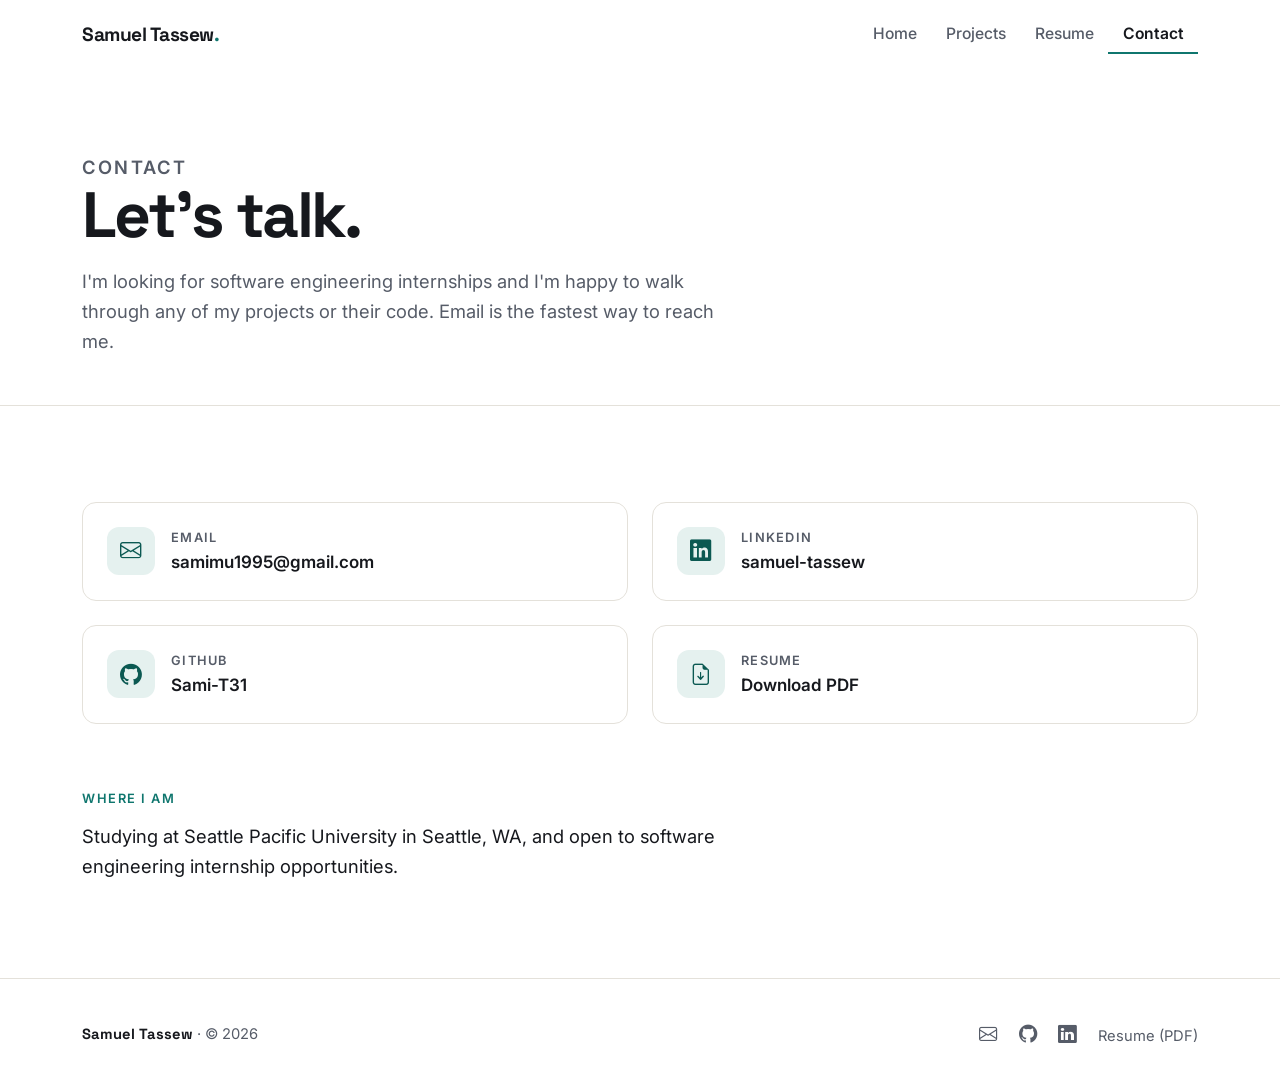
==== commit a3421998: "Fill in project roles, statuses and OCI certification details - Add official OCI AI Foundations badg" ====
--- a/contact.html
+++ b/contact.html
@@ -49,25 +49,25 @@
     <section class="section">
       <div class="container">
         <div class="row g-4">
-          <div class="col-md-6 col-lg-3 reveal">
+          <div class="col-md-6 reveal">
             <a class="contact-card" href="mailto:samimu1995@gmail.com">
               <i class="bi bi-envelope" aria-hidden="true"></i>
               <div><div class="label">Email</div><div class="value">samimu1995@gmail.com</div></div>
             </a>
           </div>
-          <div class="col-md-6 col-lg-3 reveal">
+          <div class="col-md-6 reveal">
             <a class="contact-card" href="https://www.linkedin.com/in/samuel-tassew-942529110" target="_blank" rel="noopener noreferrer">
               <i class="bi bi-linkedin" aria-hidden="true"></i>
               <div><div class="label">LinkedIn</div><div class="value">samuel-tassew</div></div>
             </a>
           </div>
-          <div class="col-md-6 col-lg-3 reveal">
+          <div class="col-md-6 reveal">
             <a class="contact-card" href="https://github.com/Sami-T31" target="_blank" rel="noopener noreferrer">
               <i class="bi bi-github" aria-hidden="true"></i>
               <div><div class="label">GitHub</div><div class="value">Sami-T31</div></div>
             </a>
           </div>
-          <div class="col-md-6 col-lg-3 reveal">
+          <div class="col-md-6 reveal">
             <a class="contact-card" href="Resume.pdf" download>
               <i class="bi bi-file-earmark-arrow-down" aria-hidden="true"></i>
               <div><div class="label">Resume</div><div class="value">Download PDF</div></div>
@@ -77,8 +77,8 @@
 
         <div class="row mt-5 pt-3">
           <div class="col-lg-8 reveal">
-            <p class="eyebrow">Based in</p>
-            <p class="mb-0" style="font-size:1.15rem;">Seattle, WA · open to internship opportunities. <span class="ph">[OPTIONAL: add remote/relocation preference and availability, e.g. "Summer 2027"]</span></p>
+            <p class="eyebrow">Where I am</p>
+            <p class="mb-0" style="font-size:1.15rem;">Studying at Seattle Pacific University in Seattle, WA, and open to software engineering internship opportunities.</p>
           </div>
         </div>
       </div>
--- a/style.css
+++ b/style.css
@@ -579,3 +579,7 @@
   a[href^="http"]:not(.contact-card)::after { content: " (" attr(href) ")"; font-size: 8.5pt; color: #555; word-break: break-all; }
   .ph { background: none; border: 1px dashed #999; }
 }
+
+/* Real badge image variant */
+.cert-badge.has-img { flex: 0 0 220px; width: 220px; max-width: 100%; height: auto; background: none; border: 0; border-radius: 0; }
+.cert-badge.has-img img { height: auto; }
